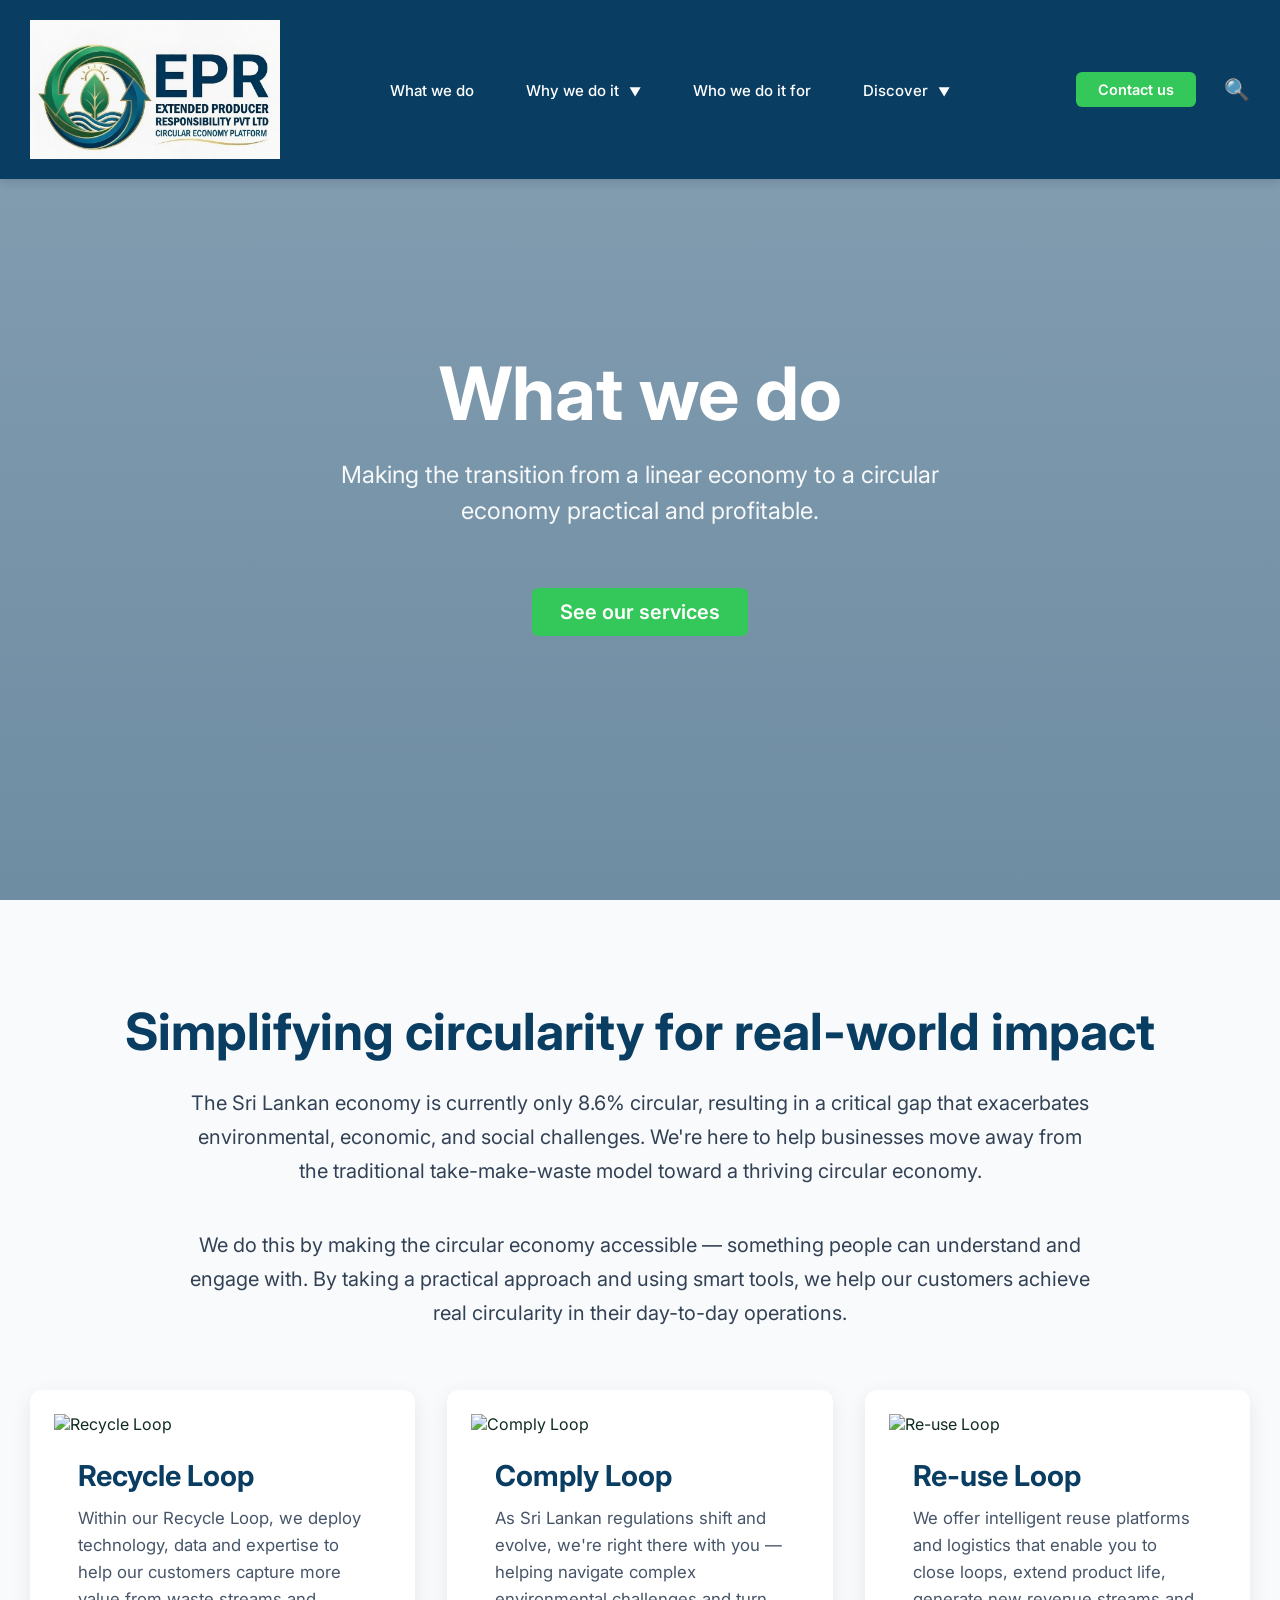
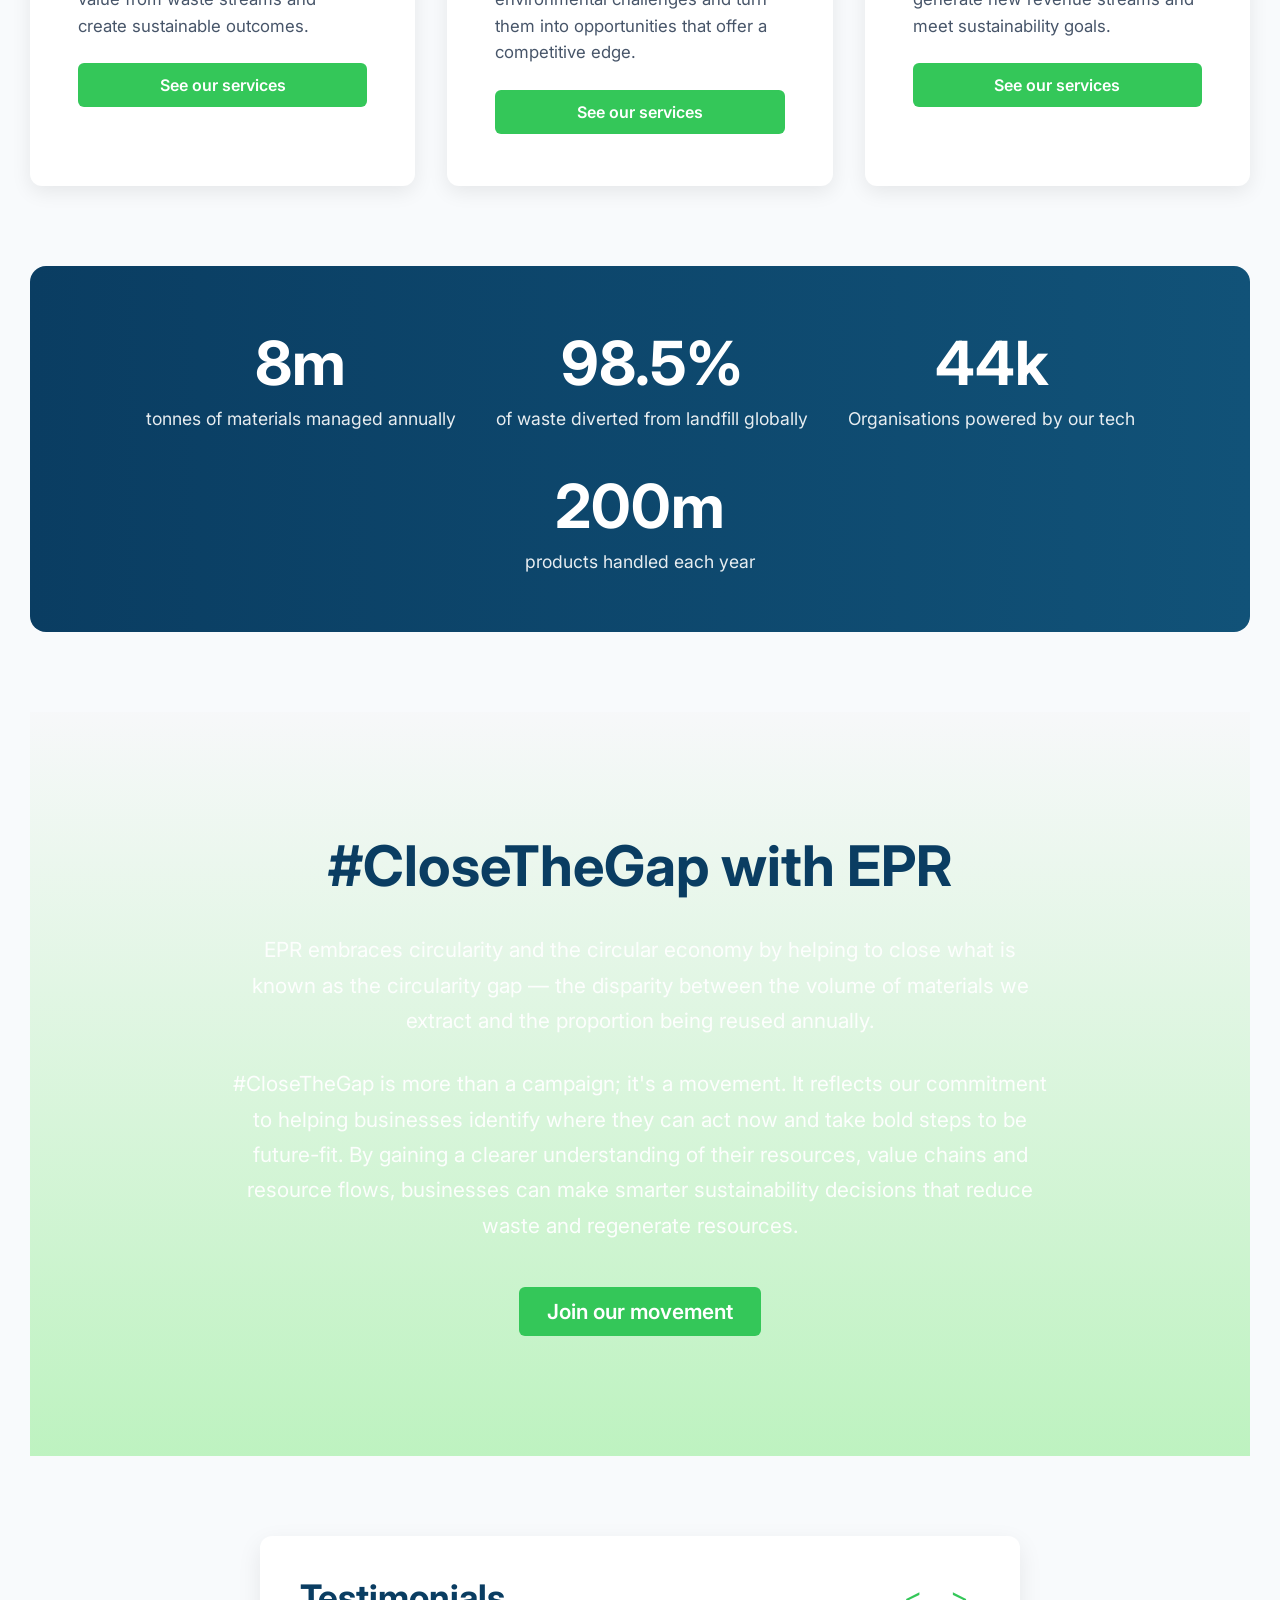
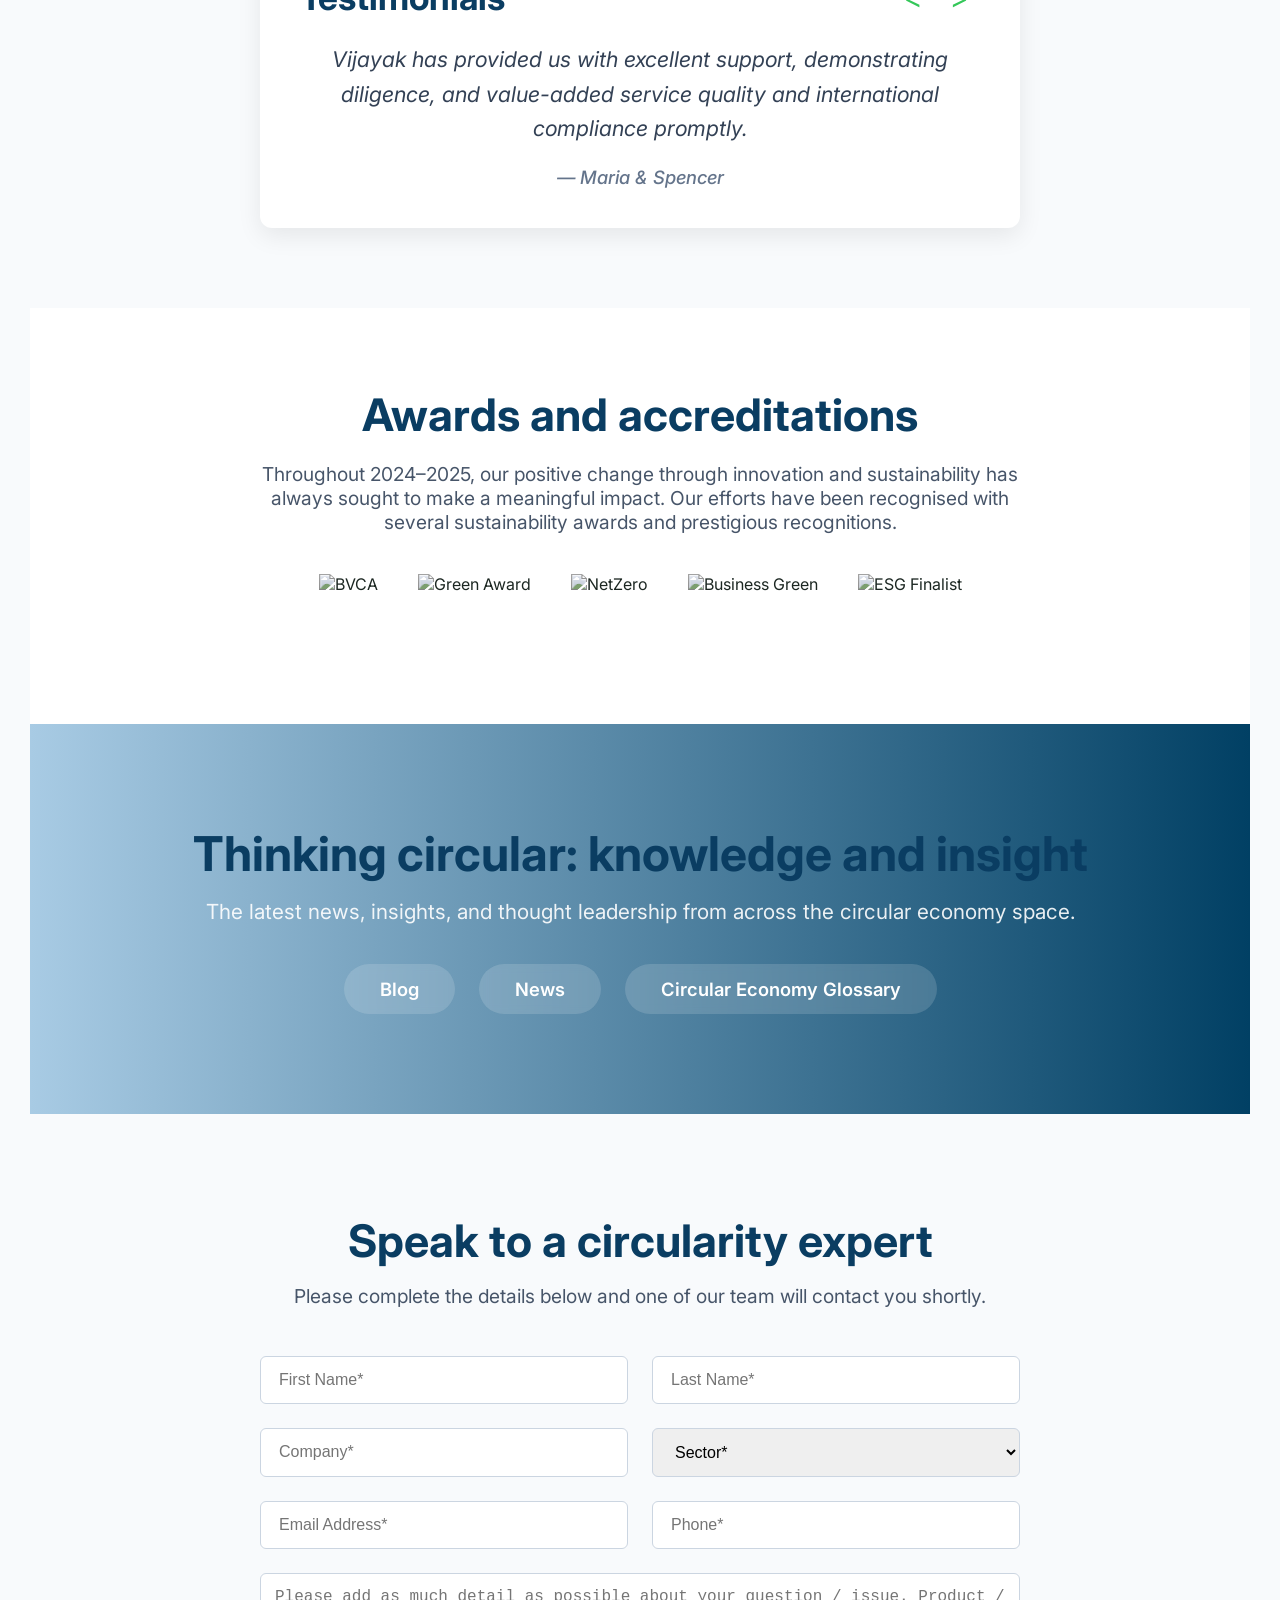
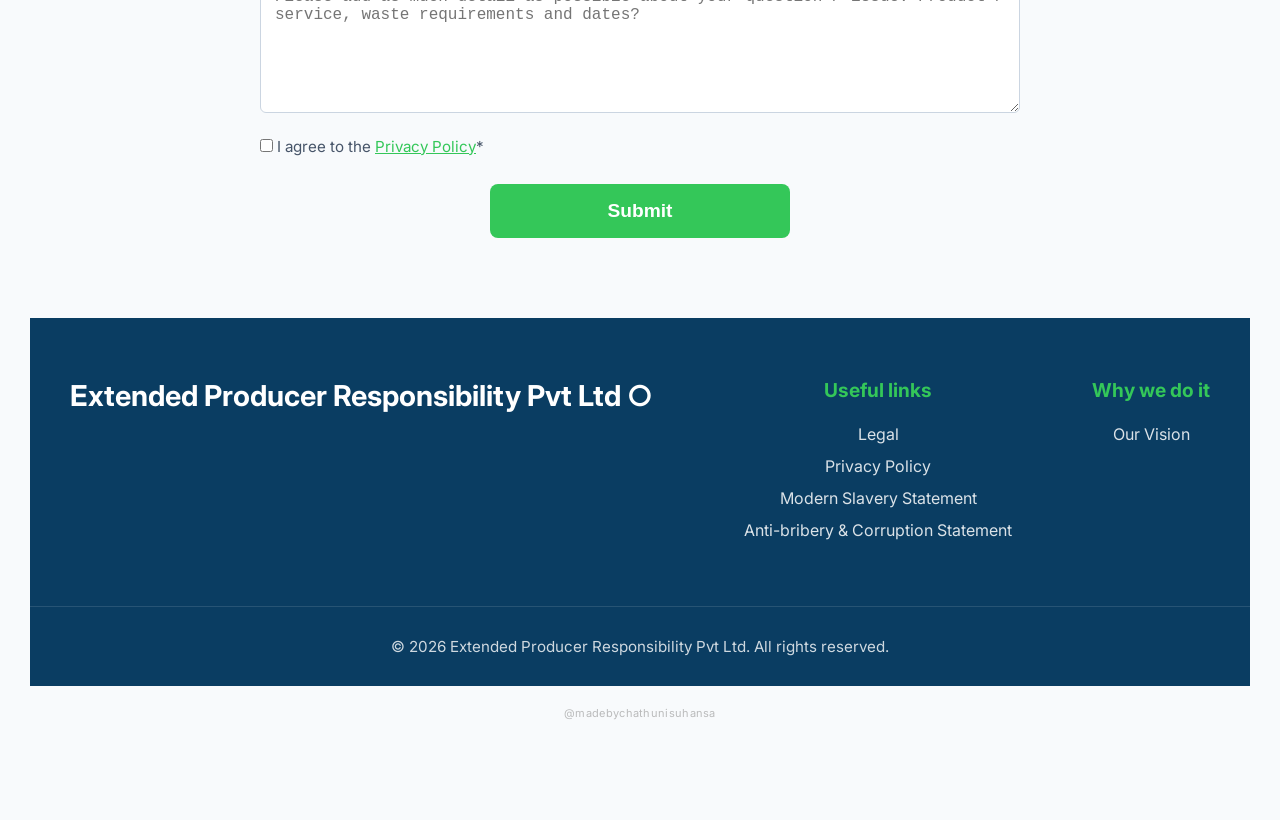
==== what-we-do.html @ 22810842 "initial commit" ====
<!DOCTYPE html>
<html lang="en">
<head>
  <meta charset="UTF-8" />
  <meta name="viewport" content="width=device-width, initial-scale=1.0"/>
  <title>Extended Producer Responsibility Pvt Ltd</title>
  <link rel="stylesheet" href="css/style.css">
  <link href="https://fonts.googleapis.com/css2?family=Inter:wght@400;500;600;700&display=swap" rel="stylesheet">
</head>
<body>

  <!-- Top Navigation -->
  <header class="top-nav">
    <div class="container">
      <div class="logo">
                <div>
  <img src="images/logo.jpg" 
       alt="EPR - Extended Producer Responsibility Pvt Ltd" 
       class="logo-img"
       style="width: 250px; height: auto;">
</div>
      
      </div>

      <nav>
        <ul>
          <li><a href="what-we-do.html">What we do</a></li>
         <li class="dropdown">
  <a href="why-we-do-it.html" class="dropbtn">
    Why we do it <span class="arrow">▼</span>
  </a>
  <div class="dropdown-content">
    <a href="#esg">ESG</a>                     <!-- or to section/page -->
    <a href="#our-vision">Our vision</a>
    <a href="#enabling-circular">Enabling the circular economy</a>
    <a href="#awards">Awards</a>
  </div>
</li>
          
          
          <li><a href="who-we-do-it-for.html">Who we do it for</a></li>
          
          
          <li class="dropdown">
  <a href="discover.html" class="dropbtn">
    Discover <span class="arrow">▼</span>
  </a>
  <div class="dropdown-content">
    <a href="#">Our technology</a>
    <a href="#">Locations</a>
    <a href="#">Careers</a>
    <a href="#">Case Studies</a>
    <a href="#">News</a>
    <a href="#">Blog</a>
    <a href="#">Resources</a>
  </div>
</li>
        </ul>
      </nav>

      <div class="right-menu">
        
        <a href="contact.html" class="contact-btn">Contact us</a>
        <a href="#" class="search">🔍</a>
      </div>
    </div>
  </header>

  <!-- Hero Section -->
  <section class="hero">
    <div class="hero-content">
      <h1>What we do</h1>
      <p class="subtitle">
        Making the transition from a linear economy to a circular<br>
        economy practical and profitable.
      </p>
      <a href="services.html" class="cta-button">See our services</a>
    </div>
  </section>

  <!-- New Section: Simplifying circularity -->
  <section class="simplifying-section">
    <div class="container">
      <h2>Simplifying circularity for real-world impact</h2>
      <p class="intro-text">
   The Sri Lankan economy is currently only 8.6% circular, resulting in a critical gap that exacerbates environmental, economic, and social challenges. We're here to help businesses move away from the traditional take-make-waste model toward a thriving circular economy.
      </p>
      <p class="intro-text">
        We do this by making the circular economy accessible — something people can understand and engage with. By taking a practical approach and using smart tools, we help our customers achieve real circularity in their day-to-day operations.
      </p>

      <div class="loops-grid">
        <div class="loop-card">
          <img src="https://c8.alamy.com/comp/2HJ938B/garbage-collection-service-caucasian-men-in-a-uniform-and-container-with-garbage-recycling-conceptisolated-on-white-backgroundflat-vector-illustra-2HJ938B.jpg" alt="Recycle Loop">
          <h3>Recycle Loop</h3>
          <p>Within our Recycle Loop, we deploy technology, data and expertise to help our customers capture more value from waste streams and create sustainable outcomes.</p>
          <a href="services.html" class="loop-btn">See our services</a>
        </div>

        <div class="loop-card">
          <img src="https://www.ey.com/adobe/dynamicmedia/deliver/dm-aid--4a65aea5-b451-4d3e-9996-574128d40ec1/ey-young-woman-drawing-recycling-symbol-on-glass.jpg?quality=85&preferwebp=true" alt="Comply Loop">
          <h3>Comply Loop</h3><p>As Sri Lankan
          regulations shift and evolve, we're right there with you — helping navigate complex environmental challenges and turn them into opportunities that offer a competitive edge.</p>
          <a href="services.html" class="loop-btn">See our services</a>
        </div>

        <div class="loop-card">
          <img src="https://public-images.interaction-design.org/literature/articles/materials/39Izt47Aw5Xd47yyRr17y5iupUghW9Dg4qxPVCvg.png" alt="Re-use Loop">
          <h3>Re-use Loop</h3>
          <p>We offer intelligent reuse platforms and logistics that enable you to close loops, extend product life, generate new revenue streams and meet sustainability goals.</p>
          <a href="services.html" class="loop-btn">See our services</a>
        </div>
      </div>

      <!-- Stats Bar -->
      <div class="stats-bar">
        <div class="stat">
          <div class="number">8m</div>
          <p>tonnes of materials managed annually</p>
        </div>
        <div class="stat">
          <div class="number">98.5%</div>
          <p>of waste diverted from landfill globally</p>
        </div>
        <div class="stat">
          <div class="number">44k</div>
          <p>Organisations powered by our tech</p>
        </div>
        <div class="stat">
          <div class="number">200m</div>
          <p>products handled each year</p>
        </div>
      </div>

      <!-- Campaign / Movement Section -->
      <div class="movement-section">
        <div class="movement-content">
          <h2>#CloseTheGap with EPR</h2>
          <p>
            EPR embraces circularity and the circular economy by helping to close what is known as the circularity gap — the disparity between the volume of materials we extract and the proportion being reused annually.
          </p>
          <p>
            #CloseTheGap is more than a campaign; it's a movement. It reflects our commitment to helping businesses identify where they can act now and take bold steps to be future-fit. By gaining a clearer understanding of their resources, value chains and resource flows, businesses can make smarter sustainability decisions that reduce waste and regenerate resources.
          </p>
          <a href="contact.html" class="movement-btn">Join our movement</a>
        </div>
      </div>
            <!-- Testimonials -->
      <section class="testimonials-section">
        <div class="testimonial-card">
          <div class="testimonial-header">
            <h3>Testimonials</h3>
            <div class="arrows">
              <span class="arrow left">&lt;</span>
              <span class="arrow right">&gt;</span>
            </div>
          </div>
          <blockquote>
            <p>Vijayak has provided us with excellent support, demonstrating diligence, and value-added service quality and international compliance promptly.</p>
          </blockquote>
          <cite>— Maria &amp; Spencer</cite>
        </div>
      </section>

      <!-- Awards and Accreditations -->
      <section class="awards-section">
        <h2>Awards and accreditations</h2>
        <p class="awards-text">
          Throughout 2024–2025, our positive change through innovation and sustainability has always sought to make a meaningful impact. Our efforts have been recognised with several sustainability awards and prestigious recognitions.
        </p>
        <div class="awards-logos">
          <img src="https://via.placeholder.com/120x80?text=BVCA" alt="BVCA">
          <img src="https://via.placeholder.com/120x80?text=Green+Award" alt="Green Award">
          <img src="https://via.placeholder.com/120x80?text=NetZero" alt="NetZero">
          <img src="https://via.placeholder.com/120x80?text=Business+Green" alt="Business Green">
          <img src="https://via.placeholder.com/120x80?text=ESG+Finalist" alt="ESG Finalist">
        </div>
      </section>

      <!-- Thinking Circular: Knowledge and Insight -->
      <section class="knowledge-section">
        <div class="knowledge-content">
          <h2>Thinking circular: knowledge and insight</h2>
          <p>The latest news, insights, and thought leadership from across the circular economy space.</p>
          <div class="knowledge-buttons">
            <a href="#" class="knowledge-btn">Blog</a>
            <a href="#" class="knowledge-btn">News</a>
            <a href="#" class="knowledge-btn">Circular Economy Glossary</a>
          </div>
        </div>
      </section>

      <!-- Speak to a Circularity Expert (Contact Form) -->
      <section class="contact-expert-section">
        <h2>Speak to a circularity expert</h2>
        <p>Please complete the details below and one of our team will contact you shortly.</p>

        <form class="expert-form">
          <div class="form-row">
            <input type="text" placeholder="First Name*" required>
            <input type="text" placeholder="Last Name*" required>
          </div>
          <div class="form-row">
            <input type="text" placeholder="Company*" required>
            <select required>
              <option value="">Sector*</option>
              <option>Manufacturing</option>
              <option>Retail</option>
              <option>Packaging</option>
              <option>Other</option>
            </select>
          </div>
          <div class="form-row">
            <input type="email" placeholder="Email Address*" required>
            <input type="tel" placeholder="Phone*" required>
          </div>
          <textarea placeholder="Please add as much detail as possible about your question / issue. Product / service, waste requirements and dates?"></textarea>
          <label class="privacy-check">
            <input type="checkbox" required> I agree to the <a href="#">Privacy Policy</a>*
          </label>
          <button type="submit" class="submit-btn">Submit</button>
        </form>
      </section>
      <!-- Footer -->
      <footer class="main-footer">
        <div class="footer-content">
          <div class="footer-logo">
            Extended Producer Responsibility Pvt Ltd ○
          </div>
          <div class="footer-links">
            <div class="link-group">
              <h4>Useful links</h4>
              <ul>
                <li><a href="#">Legal</a></li>
                <li><a href="#">Privacy Policy</a></li>
                <li><a href="#">Modern Slavery Statement</a></li>
                <li><a href="#">Anti-bribery & Corruption Statement</a></li>
              </ul>
            </div>
            <div class="link-group">
              <h4>Why we do it</h4>
              <ul>
                <li><a href="#">Our Vision</a></li>
              </ul>
            </div>
          </div>
        </div>
        <div class="copyright">
          © 2026 Extended Producer Responsibility Pvt Ltd. All rights reserved.
        </div>
      </footer>
      <div class="made-by">
    @madebychathunisuhansa
  </div>
    </div>

  </section>

</body>
</html>
---- css/style.css ----
* {
  margin: 0;
  padding: 0;
  box-sizing: border-box;
}

body {
  font-family: 'Inter', sans-serif;
  color: #0f2b1f;
  background-color: #f8fafc;
}

.container {
  max-width: 1400px;
  margin: 0 auto;
  padding: 0 30px;
}

/* ── Top Navigation ─────────────────────────────────────────────── */
.top-nav {
  background-color: #0a3d62;
  color: white;
  padding: 20px 0;
  position: fixed;
  width: 100%;
  top: 0;
  z-index: 1000;
  box-shadow: 0 2px 10px rgba(0,0,0,0.15);
}

.top-nav .container {
  display: flex;
  justify-content: space-between;
  align-items: center;
  flex-wrap: wrap;
  gap: 30px;
}

.logo {
  font-size: 35px;
  font-weight: 900;
  line-height: 1.15;
  letter-spacing: -0.3px;
  display: flex;
  flex-direction: column;
  gap: 2px;
}

.logo .green {
  color: #34c759;
}

.logo .circle {
  font-size: 0.9em;
  color: #34c759;
  margin-left: 3px;
}

.logo-subtitle {
  font-size: 18px;
  font-weight: 500;
  color: rgba(255,255,255,0.85);
  letter-spacing: 0.6px;
  text-transform: uppercase;
  white-space: nowrap;
}

nav ul {
  list-style: none;
  display: flex;
  gap: 36px;
  flex-wrap: wrap;
}

nav a {
  color: white;
  text-decoration: none;
  font-weight: 500;
  font-size: 15px;
  transition: color 0.2s;
}

nav a:hover {
  color: #34c759;
}

.right-menu {
  display: flex;
  align-items: center;
  gap: 28px;
  flex-wrap: wrap;
}

.insights, .careers {
  color: white;
  text-decoration: none;
  font-weight: 500;
  font-size: 14.5px;
}

.contact-btn {
  background-color: #34c759;
  color: white;
  padding: 9px 22px;
  border-radius: 6px;
  text-decoration: none;
  font-weight: 600;
  font-size: 14.5px;
}

.search {
  font-size: 21px;
  color: white;
  text-decoration: none;
}

/* ── Hero ───────────────────────────────────────────────────────── */
.hero {
  height: 100vh;
  min-height: 680px;
  background: linear-gradient(rgba(10, 61, 98, 0.48), rgba(10, 61, 98, 0.58)),
              url('https://images.unsplash.com/photo-1581091226825-a6a2a5aee158?auto=format&fit=crop&q=80&w=2940') center/cover no-repeat;
  display: flex;
  align-items: center;
  justify-content: center;
  text-align: center;
  color: white;
  padding-top: 90px;
}

.hero-content {
  max-width: 880px;
  padding: 0 20px;
}

.hero h1 {
  font-size: 4.6rem;
  font-weight: 700;
  margin-bottom: 24px;
  line-height: 1.08;
}

.subtitle {
  font-size: 1.48rem;
  line-height: 1.5;
  margin-bottom: 44px;
  opacity: 0.94;
}

.cta-button {
  display: inline-block;
  background-color: #34c759;
  color: white;
  font-size: 1.25rem;
  font-weight: 600;
  padding: 16px 44px;
  border-radius: 8px;
  text-decoration: none;
  transition: all 0.25s;
}

.cta-button:hover {
  background-color: #2ea043;
  transform: translateY(-3px);
  box-shadow: 0 10px 30px rgba(52, 199, 89, 0.28);
}

/* ── Responsive ─────────────────────────────────────────────────── */
@media (max-width: 1024px) {
  .hero h1 { font-size: 4rem; }
  .subtitle { font-size: 1.35rem; }
}

@media (max-width: 850px) {
  .top-nav .container {
    flex-direction: column;
    gap: 18px;
    padding: 14px 20px;
  }
  nav ul {
    gap: 24px;
    justify-content: center;
  }
  .right-menu {
    justify-content: center;
  }
  .hero h1 { font-size: 3.4rem; }
  .subtitle { font-size: 1.25rem; }
}

@media (max-width: 600px) {
  .hero h1 { font-size: 2.8rem; }
  .subtitle { font-size: 1.1rem; line-height: 1.45; }
  .cta-button { padding: 14px 36px; font-size: 1.1rem; }
}
/* ── Simplifying Section ────────────────────────────────────────── */
.simplifying-section {
  padding: 100px 0 80px;
  background: #f8fafc;
  text-align: center;
}

.simplifying-section h2 {
  font-size: 3.2rem;
  margin-bottom: 24px;
  color: #0a3d62;
}

.intro-text {
  font-size: 1.25rem;
  line-height: 1.7;
  max-width: 900px;
  margin: 0 auto 40px;
  color: #334155;
}

.loops-grid {
  display: grid;
  grid-template-columns: repeat(auto-fit, minmax(340px, 1fr));
  gap: 32px;
  margin: 60px 0;
}

.loop-card {
  background: white;
  border-radius: 12px;
  overflow: hidden;
  box-shadow: 0 6px 20px rgba(0,0,0,0.08);
  transition: transform 0.25s, box-shadow 0.25s;
  text-align: left;
}

.loop-card:hover {
  transform: translateY(-8px);
  box-shadow: 0 12px 32px rgba(0,0,0,0.12);
}

.loop-card img {
  width: 100%;
  height: 220px;
  object-fit: cover;
}

.loop-card h3 {
  font-size: 1.8rem;
  margin: 24px 24px 12px;
  color: #0a3d62;
}

.loop-card p {
  padding: 0 24px 24px;
  font-size: 1.05rem;
  line-height: 1.6;
  color: #475569;
}

.loop-btn {
  display: block;
  margin: 0 24px 28px;
  background: #34c759;
  color: white;
  text-align: center;
  padding: 12px;
  border-radius: 6px;
  text-decoration: none;
  font-weight: 600;
  transition: background 0.2s;
}

.loop-btn:hover {
  background: #2ea043;
}

/* Stats Bar */
.stats-bar {
  display: flex;
  flex-wrap: wrap;
  justify-content: center;
  gap: 40px;
  background: linear-gradient(90deg, #0a3d62, #115278);
  color: white;
  padding: 60px 20px;
  border-radius: 16px;
  margin: 80px 0;
}

.stat {
  text-align: center;
  min-width: 180px;
}

.stat .number {
  font-size: 3.8rem;
  font-weight: 700;
  margin-bottom: 8px;
}

.stat p {
  font-size: 1.1rem;
  opacity: 0.9;
}

/* Movement Section */
.movement-section {
  padding: 120px 0;
  background: linear-gradient(rgba(246, 247, 248, 0.65), rgba(170, 240, 172, 0.75)),
              url('https://thumbs.dreamstime.com/b/sustainable-future-eco-friendly-practices-circular-economy-hand-gently-holds-transparent-globe-featuring-infinity-symbol-390825476.jpg') center/cover no-repeat;
  color: white;
  text-align: center;
}

.movement-content {
  max-width: 860px;
  margin: 0 auto;
  padding: 0 20px;
}

.movement-section h2 {
  font-size: 3.5rem;
  margin-bottom: 32px;
}

.movement-section p {
  font-size: 1.3rem;
  line-height: 1.7;
  margin-bottom: 28px;
  opacity: 0.95;
}

.movement-btn {
  display: inline-block;
  background: #34c759;
  color: white;
  font-size: 1.3rem;
  font-weight: 600;
  padding: 18px 52px;
  border-radius: 8px;
  text-decoration: none;
  margin-top: 20px;
  transition: all 0.25s;
}

.movement-btn:hover {
  background: #2ea043;
  transform: translateY(-4px);
}

/* Responsive adjustments */
@media (max-width: 850px) {
  .simplifying-section h2 { font-size: 2.6rem; }
  .loops-grid { gap: 24px; }
  .stats-bar { gap: 30px; padding: 50px 15px; }
  .stat .number { font-size: 3rem; }
  .movement-section h2 { font-size: 2.8rem; }
}
/* ── Testimonials ───────────────────────────────────────────────── */
.testimonials-section {
  padding: 80px 0;
  background: #f8fafc;
  text-align: center;
}

.testimonial-card {
  max-width: 760px;
  margin: 0 auto;
  background: white;
  border-radius: 12px;
  padding: 40px;
  box-shadow: 0 8px 24px rgba(0,0,0,0.08);
}

.testimonial-header {
  display: flex;
  justify-content: space-between;
  align-items: center;
  margin-bottom: 24px;
}

.testimonial-header h3 {
  font-size: 2.2rem;
  color: #0a3d62;
}

.arrows .arrow {
  font-size: 1.8rem;
  color: #34c759;
  cursor: pointer;
  margin: 0 12px;
}

blockquote p {
  font-size: 1.35rem;
  line-height: 1.6;
  font-style: italic;
  color: #334155;
  margin-bottom: 20px;
}

cite {
  font-size: 1.15rem;
  color: #64748b;
  font-weight: 500;
}

/* ── Awards ─────────────────────────────────────────────────────── */
.awards-section {
  padding: 80px 0;
  text-align: center;
  background: white;
}

.awards-section h2 {
  font-size: 2.8rem;
  margin-bottom: 20px;
  color: #0a3d62;
}

.awards-text {
  font-size: 1.2rem;
  max-width: 800px;
  margin: 0 auto 40px;
  color: #475569;
}

.awards-logos {
  display: flex;
  flex-wrap: wrap;
  justify-content: center;
  gap: 40px;
}

.awards-logos img {
  height: 70px;
  width: auto;
  filter: grayscale(60%);
  transition: filter 0.3s;
}

.awards-logos img:hover {
  filter: grayscale(0%);
}

/* ── Knowledge / Insights ───────────────────────────────────────── */
.knowledge-section {
  padding: 100px 0;
  background: linear-gradient(90deg, #a8cbe4, #014064);
  color: white;
  text-align: center;
}

.knowledge-content {
  max-width: 900px;
  margin: 0 auto;
}

.knowledge-section h2 {
  font-size: 3rem;
  margin-bottom: 16px;
}

.knowledge-section p {
  font-size: 1.3rem;
  margin-bottom: 40px;
  opacity: 0.9;
}

.knowledge-buttons {
  display: flex;
  justify-content: center;
  gap: 24px;
  flex-wrap: wrap;
}

.knowledge-btn {
  background: rgba(255,255,255,0.15);
  color: white;
  padding: 14px 36px;
  border-radius: 50px;
  text-decoration: none;
  font-weight: 600;
  font-size: 1.15rem;
  backdrop-filter: blur(4px);
  transition: all 0.25s;
}

.knowledge-btn:hover {
  background: rgba(255,255,255,0.25);
  transform: translateY(-3px);
}

/* ── Contact Expert Form ────────────────────────────────────────── */
.contact-expert-section {
  padding: 100px 0 80px;
  background: #f8fafc;
  text-align: center;
}

.contact-expert-section h2 {
  font-size: 2.8rem;
  margin-bottom: 16px;
  color: #0a3d62;
}

.contact-expert-section p {
  font-size: 1.2rem;
  margin-bottom: 48px;
  color: #475569;
}

.expert-form {
  max-width: 760px;
  margin: 0 auto;
  text-align: left;
}

.form-row {
  display: flex;
  gap: 24px;
  margin-bottom: 24px;
}

.form-row input,
.form-row select {
  flex: 1;
  padding: 14px 18px;
  border: 1px solid #cbd5e1;
  border-radius: 6px;
  font-size: 1rem;
}

textarea {
  width: 100%;
  min-height: 140px;
  padding: 14px 18px;
  border: 1px solid #cbd5e1;
  border-radius: 6px;
  font-size: 1rem;
  margin-bottom: 20px;
}

.privacy-check {
  display: block;
  margin-bottom: 28px;
  font-size: 0.95rem;
  color: #475569;
}

.privacy-check a {
  color: #34c759;
  text-decoration: underline;
}

.submit-btn {
  background: #34c759;
  color: white;
  border: none;
  padding: 16px 60px;
  border-radius: 8px;
  font-size: 1.2rem;
  font-weight: 600;
  cursor: pointer;
  transition: all 0.25s;
}

.submit-btn:hover {
  background: #2ea043;
  transform: translateY(-3px);
}
/* ── Footer ─────────────────────────────────────────────────────── */
.main-footer {
  background: #0a3d62;
  color: white;
  padding: 60px 0 30px;
  text-align: center;
}

.footer-content {
  display: flex;
  justify-content: space-between;
  flex-wrap: wrap;
  gap: 40px;
  max-width: 1200px;
  margin: 0 auto;
  padding: 0 30px;
}

.footer-logo {
  font-size: 1.8rem;
  font-weight: 700;
}

.footer-links {
  display: flex;
  gap: 80px;
  flex-wrap: wrap;
}

.link-group h4 {
  font-size: 1.2rem;
  margin-bottom: 16px;
  color: #34c759;
}

.link-group ul {
  list-style: none;
}

.link-group a {
  color: rgba(255,255,255,0.85);
  text-decoration: none;
  line-height: 2;
}

.link-group a:hover {
  color: #34c759;
}

.copyright {
  margin-top: 60px;
  padding-top: 30px;
  border-top: 1px solid rgba(255,255,255,0.15);
  font-size: 0.95rem;
  opacity: 0.8;
}
/* Made by credit - small, light ash gray, bottom center */
.made-by {
  text-align: center;
  font-size: 11px;               /* very small */
  color: #a0a0a0;                /* light ash gray */
  margin-top: 20px;
  padding-bottom: 20px;
  opacity: 0.7;
  letter-spacing: 0.3px;
}

.made-by:hover {
  color: #34c759;                /* subtle green hover to match brand */
  opacity: 1;
}

/* ── Who We Do It For Page ──────────────────────────────────────── */
.who-hero {
  padding: 140px 0 100px;
  background: linear-gradient(135deg, #a3cdeb 0%, #009df8 100%);
  color: white;
  text-align: center;
}

.who-hero h1 {
  font-size: 4.2rem;
  line-height: 1.15;
  margin-bottom: 24px;
}

.who-hero .hero-subtitle {
  font-size: 1.45rem;
  max-width: 800px;
  margin: 0 auto;
  opacity: 0.92;
  line-height: 1.5;
}

.partnering-section {
  padding: 100px 0;
  background: #f8fafc;
  text-align: center;
}

.partnering-section h2 {
  font-size: 3rem;
  margin-bottom: 32px;
  color: #0a3d62;
}

.partnering-section .intro {
  font-size: 1.25rem;
  line-height: 1.7;
  max-width: 900px;
  margin: 0 auto 48px;
  color: #334155;
}

.sectors-list {
  list-style: none;
  columns: 3;
  column-gap: 60px;
  max-width: 1000px;
  margin: 0 auto 48px;
  text-align: left;
}

.sectors-list li {
  font-size: 1.15rem;
  line-height: 2.4;
  color: #475569;
}

.explore-work {
  padding: 100px 0;
  background: #0a3d62;
  color: white;
  text-align: center;
}

.explore-work h2 {
  font-size: 2.8rem;
  margin-bottom: 16px;
}

.explore-work > p {
  font-size: 1.3rem;
  margin-bottom: 60px;
  opacity: 0.9;
}

.cases-grid {
  display: grid;
  grid-template-columns: repeat(auto-fit, minmax(320px, 1fr));
  gap: 32px;
}

.case-card {
  background: white;
  border-radius: 12px;
  padding: 32px 24px;
  color: #0f2b1f;
  box-shadow: 0 6px 20px rgba(0,0,0,0.12);
  transition: transform 0.25s;
}

.case-card:hover {
  transform: translateY(-8px);
}

.case-logo {
  height: 80px;
  display: flex;
  align-items: center;
  justify-content: center;
  margin-bottom: 24px;
}

.case-logo img {
  max-height: 60px;
  max-width: 100%;
}

.case-card p {
  font-size: 1.15rem;
  margin-bottom: 20px;
  min-height: 70px;
}

.read-more {
  color: #34c759;
  font-weight: 600;
  text-decoration: none;
  font-size: 1.05rem;
}

.read-more:hover {
  text-decoration: underline;
}

/* Responsive */
@media (max-width: 850px) {
  .who-hero h1 { font-size: 3.2rem; }
  .sectors-list { columns: 2; }
}
/* Trusted by brands */
.trusted-brands {
  padding: 80px 0;
  text-align: center;
  background: #f8fafc;
}

.trusted-brands h2 {
  font-size: 2.6rem;
  margin-bottom: 40px;
  color: #0a3d62;
}

.brands-carousel {
  display: flex;
  flex-wrap: wrap;
  justify-content: center;
  gap: 50px 80px;
  max-width: 1100px;
  margin: 0 auto;
}

.brands-carousel img {
  height: 50px;
  width: auto;
  filter: grayscale(70%);
  transition: filter 0.3s, transform 0.3s;
}

.brands-carousel img:hover {
  filter: grayscale(0%);
  transform: scale(1.1);
}

/* Scalable sustainability */
.scalable-sustainability {
  padding: 100px 0;
  background: white;
  text-align: center;
}

.scalable-sustainability h2 {
  font-size: 3rem;
  margin-bottom: 24px;
  color: #0a3d62;
}

.scalable-sustainability p {
  font-size: 1.25rem;
  max-width: 820px;
  margin: 0 auto 48px;
  line-height: 1.6;
  color: #475569;
}

.scalable-sustainability a {
  color: #34c759;
  text-decoration: underline;
}

.scalable-image img {
  width: 100%;
  max-width: 900px;
  border-radius: 12px;
  box-shadow: 0 10px 30px rgba(0,0,0,0.1);
}

/* Updated knowledge section */
.knowledge-section.updated {
  background: linear-gradient(90deg, #0a3d62, #1a5a8a);
  padding: 100px 0;
}

.insight-buttons {
  display: flex;
  justify-content: center;
  gap: 30px;
  flex-wrap: wrap;
  margin-top: 40px;
}

.insight-btn {
  background: rgba(255,255,255,0.12);
  color: white;
  padding: 14px 38px;
  border-radius: 50px;
  text-decoration: none;
  font-weight: 600;
  font-size: 1.15rem;
  transition: all 0.25s;
}

.insight-btn:hover {
  background: rgba(255,255,255,0.25);
  transform: translateY(-3px);
}

/* Get in touch form */
.get-in-touch {
  padding: 100px 0 80px;
  background: #f8fafc;
  text-align: center;
}

.get-in-touch h2 {
  font-size: 2.8rem;
  margin-bottom: 16px;
  color: #0a3d62;
}

.get-in-touch p {
  font-size: 1.2rem;
  margin-bottom: 48px;
  color: #475569;
}

.touch-form {
  max-width: 720px;
  margin: 0 auto;
}

.form-row {
  display: flex;
  gap: 24px;
  margin-bottom: 24px;
}

.form-row input,
.form-row select {
  flex: 1;
  padding: 14px 18px;
  border: 1px solid #cbd5e1;
  border-radius: 6px;
  font-size: 1rem;
}

.touch-form textarea {
  width: 100%;
  min-height: 130px;
  padding: 14px 18px;
  border: 1px solid #cbd5e1;
  border-radius: 6px;
  margin-bottom: 20px;
  font-size: 1rem;
}

.submit-btn {
  background: #34c759;
  color: white;
  border: none;
  padding: 16px 70px;
  border-radius: 8px;
  font-size: 1.2rem;
  font-weight: 600;
  cursor: pointer;
  transition: all 0.25s;
}

.submit-btn:hover {
  background: #2ea043;
  transform: translateY(-3px);
}

/* Responsive */
@media (max-width: 768px) {
  .brands-carousel { gap: 40px 50px; }
  .form-row { flex-direction: column; gap: 16px; }
}

.dropdown {
  position: relative;
  display: inline-block;
}

.dropbtn {
  color: white;
  text-decoration: none;
  font-weight: 500;
  padding: 14px 16px;
  font-size: 15px;
  background: none;
  border: none;
  cursor: pointer;
}

.dropbtn:hover {
  color: #34c759;
}

.dropdown .arrow {
  font-size: 0.8em;
  margin-left: 6px;
}

.dropdown-content {
  display: none;
  position: absolute;
  background-color: #0a3d62;
  min-width: 220px;
  box-shadow: 0 8px 16px rgba(0,0,0,0.2);
  z-index: 1;
  border-radius: 6px;
  top: 100%;
  left: 0;
}

.dropdown-content a {
  color: white;
  padding: 14px 20px;
  text-decoration: none;
  display: block;
}

.dropdown-content a:hover {
  background-color: #115278;
  color: #34c759;
}

.dropdown:hover .dropdown-content {
  display: block;
}
/* Mobile adjustment - show dropdown on click if needed */
@media (max-width: 850px) {
  .dropdown-content {
    position: static;
    box-shadow: none;
    background: #115278;
  }
  .dropdown:hover .dropdown-content {
    display: none; /* optional - or keep open */
  }
}

/* Discover Page Styles */
.discover-hero {
  padding: 140px 0 100px;
  background: linear-gradient(135deg, #0a5c3e 0%, #115278 100%); /* green-teal gradient like screenshot */
  color: white;
  text-align: center;
}

.breadcrumb {
  font-size: 0.95rem;
  opacity: 0.8;
  margin-bottom: 16px;
  text-transform: uppercase;
  letter-spacing: 1px;
}

.discover-hero h1 {
  font-size: 4.5rem;
  margin-bottom: 24px;
  line-height: 1.1;
}

.hero-subtitle {
  font-size: 1.4rem;
  max-width: 780px;
  margin: 0 auto 60px;
  line-height: 1.5;
  opacity: 0.95;
}

.discover-grid {
  display: grid;
  grid-template-columns: repeat(auto-fit, minmax(280px, 1fr));
  gap: 24px;
  max-width: 1100px;
  margin: 0 auto;
}

.discover-card {
  background: rgba(255,255,255,0.12);
  backdrop-filter: blur(8px);
  border: 1px solid rgba(255,255,255,0.2);
  border-radius: 12px;
  padding: 40px 28px;
  text-align: left;
  transition: all 0.3s;
  position: relative;
}

.discover-card:hover {
  transform: translateY(-8px);
  background: rgba(255,255,255,0.18);
}

.discover-card h3 {
  font-size: 1.8rem;
  margin-bottom: 20px;
}

.card-arrow {
  position: absolute;
  bottom: 28px;
  right: 28px;
  font-size: 2.2rem;
  color: #34c759;
  text-decoration: none;
  font-weight: bold;
}

/* Footer adjustments for discover style */
.discover-footer {
  background: #0a3d62;
}

.footer-columns {
  display: flex;
  justify-content: space-between;
  flex-wrap: wrap;
  gap: 40px;
  margin-top: 40px;
}

.footer-column h4 {
  color: #34c759;
  margin-bottom: 16px;
}

.footer-column ul {
  list-style: none;
}

.footer-column a {
  color: rgba(255,255,255,0.85);
  line-height: 2.2;
  text-decoration: none;
}

.footer-column a:hover {
  color: white;
}

.footer-bottom {
  text-align: center;
  margin-top: 60px;
  padding-top: 30px;
  border-top: 1px solid rgba(255,255,255,0.15);
  font-size: 0.95rem;
  opacity: 0.8;
}

.social-icons a {
  color: white;
  margin: 0 10px;
  font-size: 1.4rem;
}

/* Why We Do It Page */
.why-hero {
  padding: 140px 0 100px;
  background: linear-gradient(90deg, #0cbf7d, #2aa4ea);
  color: white;
  text-align: center;
}

.why-hero h1 { font-size: 4.8rem; margin-bottom: 20px; }
.hero-subtitle { font-size: 1.5rem; max-width: 800px; margin: 0 auto; }

.redefining-section, .case-section, .how-section {
  padding: 100px 0;
  text-align: center;
}

.redefining-section h2, .case-section h2, .how-section h2 {
  font-size: 3rem;
  color: #0a3d62;
  margin-bottom: 32px;
}

.intro { font-size: 1.25rem; line-height: 1.7; max-width: 900px; margin: 0 auto 60px; color: #475569; }

.image-cards, .values-grid, .loops-grid {
  display: grid;
  grid-template-columns: repeat(auto-fit, minmax(320px, 1fr));
  gap: 32px;
  margin: 60px 0;
}

.card, .value-card, .loop-card, .focus-card {
  background: white;
  border-radius: 12px;
  overflow: hidden;
  box-shadow: 0 6px 20px rgba(0,0,0,0.08);
  padding: 24px;
  text-align: left;
}

.card img, .value-card img {
  width: 100%;
  height: 200px;
  object-fit: cover;
  border-radius: 8px;
}

.btn, .cta-button, .movement-btn, .submit-btn {
  background: #34c759;
  color: white;
  padding: 12px 28px;
  border-radius: 6px;
  text-decoration: none;
  font-weight: 600;
  display: inline-block;
  margin-top: 16px;
  transition: all 0.25s;
}

.btn:hover, .cta-button:hover { background: #2ea043; transform: translateY(-3px); }

.movement-banner {
  margin-top: 60px;
  position: relative;
  border-radius: 12px;
  overflow: hidden;
}

.movement-banner img {
  width: 100%;
  height: 400px;
  object-fit: cover;
}

.movement-text {
  position: absolute;
  top: 50%;
  left: 50%;
  transform: translate(-50%, -50%);
  color: white;
  text-align: center;
  max-width: 80%;
}

.focus-areas { display: grid; grid-template-columns: repeat(auto-fit, minmax(300px, 1fr)); gap: 24px; margin-bottom: 80px; }

.focus-card { background: #f0f9ff; padding: 32px; border-radius: 12px; }

.focus-card a { color: #34c759; font-size: 1.5rem; text-decoration: none; }

/* Contact form styles (already have some – adjust if needed) */
.contact-section { background: #f8fafc; }
.contact-form { max-width: 760px; margin: 0 auto; }
.form-row { display: flex; gap: 24px; margin-bottom: 24px; }
.form-row input, .form-row select { flex: 1; padding: 14px; border: 1px solid #cbd5e1; border-radius: 6px; }
textarea { width: 100%; min-height: 140px; padding: 14px; margin-bottom: 20px; border: 1px solid #cbd5e1; border-radius: 6px; }

/* Discover Buttons */
.discover-btn {
  display: block;
  background: rgba(255,255,255,0.12);
  backdrop-filter: blur(8px);
  border: 1px solid rgba(255,255,255,0.2);
  border-radius: 12px;
  padding: 40px 28px;
  text-align: left;
  color: inherit;
  text-decoration: none;
  transition: all 0.3s;
  position: relative;
}

.discover-btn:hover {
  transform: translateY(-8px);
  background: rgba(255,255,255,0.18);
  cursor: pointer;
}

.discover-btn h3 {
  font-size: 1.8rem;
  margin-bottom: 20px;
}

.discover-btn .card-arrow {
  position: absolute;
  bottom: 28px;
  right: 28px;
  font-size: 2.2rem;
  color: #34c759;
  font-weight: bold;
}

/* Our Technology Page */

.tech-hero {
  padding: 140px 0 100px;
  background: linear-gradient(135deg, #0a5c3e, #115278);
  color: white;
  text-align: center;
}

.breadcrumb {
  font-size: 0.95rem;
  opacity: 0.85;
  margin-bottom: 12px;
  letter-spacing: 0.5px;
}

.tech-hero h1 {
  font-size: 4.5rem;
  line-height: 1.1;
  margin-bottom: 24px;
}

.hero-subtitle {
  font-size: 1.45rem;
  max-width: 780px;
  margin: 0 auto;
  opacity: 0.95;
}

.tech-powered {
  padding: 100px 0;
  background: #f8fafc;
  text-align: center;
}

.tech-powered h2 {
  font-size: 3.2rem;
  color: #0a3d62;
  margin-bottom: 32px;
}

.lead-text {
  font-size: 1.3rem;
  line-height: 1.7;
  max-width: 900px;
  margin: 0 auto 40px;
  color: #334155;
}

.btn-primary {
  display: inline-block;
  background: #34c759;
  color: white;
  padding: 16px 48px;
  border-radius: 8px;
  text-decoration: none;
  font-weight: 600;
  font-size: 1.2rem;
  transition: all 0.25s;
}

.btn-primary:hover {
  background: #2ea043;
  transform: translateY(-3px);
}

.innovation-impact {
  padding: 100px 0;
  background: white;
  text-align: center;
}

.innovation-impact h2 {
  font-size: 2.8rem;
  color: #0a3d62;
  margin-bottom: 24px;
}

.impact-grid {
  display: grid;
  grid-template-columns: repeat(auto-fit, minmax(320px, 1fr));
  gap: 40px;
  margin-top: 60px;
}

.impact-item {
  background: #f0f9ff;
  border-radius: 12px;
  padding: 32px;
  box-shadow: 0 4px 12px rgba(0,0,0,0.05);
}

.impact-item img {
  width: 100%;
  height: 180px;
  object-fit: cover;
  border-radius: 8px;
  margin-bottom: 20px;
}

.impact-item h3 {
  font-size: 1.6rem;
  margin-bottom: 12px;
  color: #0a3d62;
}

.features-section {
  padding: 80px 0 120px;
  background: #f8fafc;
}

.feature-block {
  display: flex;
  align-items: center;
  gap: 60px;
  margin-bottom: 100px;
  flex-wrap: wrap;
}

.feature-block.reverse {
  flex-direction: row-reverse;
}

.feature-text {
  flex: 1;
  min-width: 300px;
}

.feature-text h2 {
  font-size: 2.6rem;
  color: #0a3d62;
  margin-bottom: 24px;
}

.feature-text p {
  font-size: 1.15rem;
  line-height: 1.7;
  color: #475569;
}

.feature-image img {
  width: 100%;
  max-width: 520px;
  border-radius: 12px;
  box-shadow: 0 10px 30px rgba(0,0,0,0.12);
}

.sustainable-block {
  text-align: center;
  max-width: 900px;
  margin: 80px auto 0;
}

.sustainable-block h2 {
  font-size: 2.8rem;
  margin-bottom: 24px;
}

.ambition-section {
  padding: 100px 0;
  background: white;
  text-align: center;
}

.ambition-section h2 {
  font-size: 3rem;
  margin-bottom: 32px;
  color: #0a3d62;
}

.ambition-form {
  max-width: 720px;
  margin: 0 auto 80px;
}

.form-row {
  display: flex;
  gap: 24px;
  margin-bottom: 24px;
  flex-wrap: wrap;
}

.form-row input,
.form-row select {
  flex: 1;
  min-width: 220px;
  padding: 14px 18px;
  border: 1px solid #cbd5e1;
  border-radius: 6px;
  font-size: 1rem;
}

.ambition-form textarea {
  width: 100%;
  min-height: 140px;
  padding: 14px 18px;
  border: 1px solid #cbd5e1;
  border-radius: 6px;
  margin-bottom: 20px;
}

.checkbox-label {
  display: block;
  margin-bottom: 28px;
  font-size: 0.95rem;
  color: #475569;
}

.checkbox-label a {
  color: #34c759;
}

.submit-btn {
  background: #34c759;
  color: white;
  border: none;
  padding: 16px 60px;
  border-radius: 8px;
  font-size: 1.2rem;
  font-weight: 600;
  cursor: pointer;
}

.submit-btn:hover {
  background: #2ea043;
}

.accreditations {
  margin-top: 80px;
}

.accreditations h3 {
  font-size: 1.8rem;
  margin-bottom: 32px;
  color: #0a3d62;
}

.logos-carousel {
  display: flex;
  flex-wrap: wrap;
  justify-content: center;
  gap: 40px 60px;
}

.logos-carousel img {
  height: 70px;
  width: auto;
  filter: grayscale(40%);
  transition: filter 0.3s;
}

.logos-carousel img:hover {
  filter: grayscale(0%);
}

/* Responsive */
@media (max-width: 1024px) {
  .feature-block, .feature-block.reverse {
    flex-direction: column;
    text-align: center;
  }
  .feature-image img {
    max-width: 100%;
  }
}


/* Contact Us Page */

.contact-hero {
  padding: 150px 0 150px;
  background: linear-gradient(135deg, #0a5c3e 0%, #115278 100%);
  color: white;
  text-align: center;
  position: relative;
  overflow: hidden;
}

.contact-hero::after {
  content: '';
  position: absolute;
  bottom: 0;
  left: 0;
  width: 100%;
  height: 120px;
  background: linear-gradient(to right, #0a5c3e, #115278);
  clip-path: ellipse(150% 100% at 50% 100%);
}

.breadcrumb {
  font-size: 0.95rem;
  opacity: 0.85;
  margin-bottom: 12px;
}

.contact-hero h1 {
  font-size: 4.2rem;
  margin-bottom: 20px;
}

.hero-subtitle {
  font-size: 1.4rem;
  max-width: 700px;
  margin: 0 auto;
  opacity: 0.95;
}

.contact-main {
  padding: 80px 0 120px;
  background: #f8fafc;
}

.contact-layout {
  display: flex;
  gap: 80px;
  flex-wrap: wrap;
}

.contact-info {
  flex: 1;
  min-width: 320px;
}

.contact-info h2 {
  font-size: 2.4rem;
  color: #0a3d62;
  margin-bottom: 24px;
}

.contact-info p {
  font-size: 1.15rem;
  line-height: 1.7;
  color: #475569;
  margin-bottom: 32px;
}

.contact-methods .method {
  margin-bottom: 28px;
}

.contact-methods strong {
  display: block;
  font-size: 1.15rem;
  color: #0a3d62;
  margin-bottom: 6px;
}

.contact-methods p {
  margin: 0;
  font-size: 1.1rem;
}

.contact-methods a {
  color: #34c759;
  text-decoration: none;
}

.contact-methods a:hover {
  text-decoration: underline;
}

.contact-form-wrapper {
  flex: 1.4;
  background: white;
  padding: 48px;
  border-radius: 12px;
  box-shadow: 0 8px 30px rgba(0,0,0,0.08);
}

.contact-form .form-row {
  display: flex;
  gap: 24px;
  margin-bottom: 24px;
  flex-wrap: wrap;
}

.form-group {
  flex: 1;
  min-width: 220px;
}

.form-group label {
  display: block;
  margin-bottom: 8px;
  font-weight: 500;
  color: #334155;
}

.form-group input,
.form-group select,
.form-group textarea {
  width: 100%;
  padding: 14px 16px;
  border: 1px solid #cbd5e1;
  border-radius: 6px;
  font-size: 1rem;
}

.form-group textarea {
  min-height: 140px;
  resize: vertical;
}

.checkbox {
  margin: 24px 0;
}

.checkbox label {
  display: flex;
  align-items: center;
  gap: 12px;
  font-size: 0.95rem;
  color: #475569;
}

.checkbox a {
  color: #34c759;
}

.submit-btn {
  background: #34c759;
  color: white;
  border: none;
  padding: 16px 60px;
  border-radius: 8px;
  font-size: 1.2rem;
  font-weight: 600;
  cursor: pointer;
  transition: all 0.25s;
  width: 100%;
  max-width: 300px;
  display: block;
  margin: 0 auto;
}

.submit-btn:hover {
  background: #2ea043;
  transform: translateY(-2px);
}

/* Responsive */
@media (max-width: 1024px) {
  .contact-layout {
    flex-direction: column;
    gap: 60px;
  }
  .contact-form-wrapper {
    padding: 32px;
  }
}

/* Services Page Styles */

.services-hero {
  padding: 140px 0 100px;
  background: linear-gradient(135deg, #1cb0ff 0%, #083d5c 100%);
  color: white;
  text-align: center;
}

.breadcrumb {
  font-size: 0.95rem;
  opacity: 0.85;
  margin-bottom: 12px;
  letter-spacing: 0.5px;
}

.services-hero h1 {
  font-size: 4.5rem;
  margin-bottom: 24px;
}

.hero-subtitle {
  font-size: 1.45rem;
  max-width: 780px;
  margin: 0 auto;
  opacity: 0.95;
}

.services-main {
  padding: 100px 0;
  background: #f8fafc;
}

.services-intro {
  text-align: center;
  max-width: 900px;
  margin: 0 auto 60px;
}

.services-intro h2 {
  font-size: 3rem;
  color: #0a3d62;
  margin-bottom: 24px;
}

.services-intro p {
  font-size: 1.25rem;
  line-height: 1.7;
  color: #475569;
}

.services-grid {
  display: grid;
  grid-template-columns: repeat(auto-fit, minmax(360px, 1fr));
  gap: 40px;
  margin-bottom: 80px;
}

.service-card {
  background: white;
  border-radius: 12px;
  padding: 40px 32px;
  box-shadow: 0 6px 24px rgba(0,0,0,0.08);
  transition: all 0.3s ease;
  text-align: left;
}

.service-card:hover {
  transform: translateY(-10px);
  box-shadow: 0 12px 40px rgba(0,0,0,0.12);
}

.service-icon {
  font-size: 3.5rem;
  margin-bottom: 24px;
  color: #34c759;
}

.service-card h3 {
  font-size: 2rem;
  color: #0a3d62;
  margin-bottom: 16px;
}

.service-card ul {
  list-style: none;
  padding: 0;
  margin: 24px 0;
}

.service-card li {
  font-size: 1.05rem;
  line-height: 1.8;
  margin-bottom: 12px;
  position: relative;
  padding-left: 24px;
}

.service-card li::before {
  content: "→";
  color: #34c759;
  position: absolute;
  left: 0;
  font-weight: bold;
}

.service-btn {
  display: inline-block;
  color: #34c759;
  font-weight: 600;
  text-decoration: none;
  margin-top: 16px;
  transition: color 0.2s;
}

.service-btn:hover {
  color: #2ea043;
}

.services-cta {
  text-align: center;
  background: linear-gradient(135deg, #0a3d62, #115278);
  color: white;
  padding: 80px 40px;
  border-radius: 16px;
}

.services-cta h2 {
  font-size: 2.8rem;
  margin-bottom: 20px;
}

.services-cta p {
  font-size: 1.3rem;
  max-width: 700px;
  margin: 0 auto 32px;
  opacity: 0.95;
}

.btn-primary {
  background: #34c759;
  color: white;
  padding: 18px 52px;
  border-radius: 8px;
  text-decoration: none;
  font-size: 1.25rem;
  font-weight: 600;
  transition: all 0.25s;
}

.btn-primary:hover {
  background: #2ea043;
  transform: translateY(-3px);
}

/* Responsive */
@media (max-width: 102px) {
  .services-hero h1 { font-size: 3.6rem; }
  .services-grid { gap: 15px; }
}

/* Logo with image */
.logo {
  display: block;
  text-decoration: none;
  max-width: 250px;          /* adjust this to control logo size */
  transition: opacity 0.3s;
}

.logo:hover {
  opacity: 0.85;
}

.logo-img {
  width: 100%;
  height: auto;
  display: block;
}

/* Hide text logo parts if they still exist (optional cleanup) */
.logo span,
.logo .circle,
.logo-subtitle {
  display: none;
}

.main-logo {
  max-width: 220px;          /* Adjust size as needed */
  height: auto;
  margin-bottom: 8px;
}

.logo-text {
  font-size: 1.1rem;
  color: #333;
}

.footer-logo-img {
  max-width: 140px;
  height: auto;
  margin-bottom: 10px;
  display: block;
}







/* Hero with Tabs */
.hero.hero-tabs {
  position: relative;
  min-height: 80vh;
  display: flex;
  align-items: center;
  color: white;
  text-align: center;
  overflow: hidden;
}

.hero-bg {
  position: absolute;
  top: 0; left: 0; right: 0; bottom: 0;
  background: linear-gradient(rgba(132, 148, 159, 0.65), rgba(10, 61, 98, 0.75)),
              url('https://images.unsplash.com/photo-1581092160560-1c1e428e2d8c?auto=format&fit=crop&q=80&w=2940') center/cover no-repeat;
  z-index: -1;
}

.hero-content {
  max-width: 1100px;
  margin: 0 auto;
  padding: 0 20px;
  z-index: 2;
}

.hero-tabs-container {
  display: flex;
  justify-content: center;
  gap: 20px;
  margin: 40px 0 60px;
  flex-wrap: wrap;
}

.hero-tab {
  background: rgba(255,255,255,0.15);
  backdrop-filter: blur(8px);
  border: 1px solid rgba(255,255,255,0.25);
  color: white;
  font-size: 1.15rem;
  font-weight: 600;
  padding: 16px 36px;
  border-radius: 50px;
  cursor: pointer;
  transition: all 0.3s ease;
  min-width: 220px;
}

.hero-tab:hover,
.hero-tab.active {
  background: #34c759;
  border-color: #34c759;
  transform: translateY(-3px);
  box-shadow: 0 8px 25px rgba(52, 199, 89, 0.35);
}

.tab-section {
  padding: 100px 0;
  background: #f8fafc;
  text-align: center;
}

.tab-section h2 {
  font-size: 2.8rem;
  color: #0a3d62;
  margin-bottom: 24px;
}

.tab-section p {
  font-size: 1.25rem;
  max-width: 800px;
  margin: 0 auto 32px;
  color: #475569;
}

/* Responsive */
@media (max-width: 768px) {
  .hero-tab {
    padding: 14px 28px;
    font-size: 1rem;
    min-width: auto;
  }
  .hero-tabs-container {
    flex-direction: column;
    gap: 16px;
  }
}




/* EPR Reports Section */
.EPR-reports {
  background: #f8fafc;
  padding: 80px 0;
  text-align: center;
}

.EPR-reports h2 {
  font-size: 2.8rem;
  color: #0a3d62;               /* dark teal/blue */
  margin-bottom: 40px;
  font-weight: 700;
  position: relative;
  display: inline-block;
}

.EPR-reports h2::after {
  content: '';
  position: absolute;
  bottom: -12px;
  left: 50%;
  transform: translateX(-50%);
  width: 80px;
  height: 4px;
  background: #34c759;          /* green accent */
  border-radius: 2px;
}

.EPR-reports ul {
  list-style: none;
  padding: 0;
  margin: 0 auto;
  max-width: 700px;
  display: grid;
  grid-template-columns: repeat(auto-fit, minmax(280px, 1fr));
  gap: 24px;
}

.EPR-reports li {
  background: white;
  border-radius: 12px;
  padding: 32px 24px;
  box-shadow: 0 6px 20px rgba(0,0,0,0.06);
  transition: all 0.3s ease;
  font-size: 1.15rem;
  color: #334155;
  font-weight: 500;
  position: relative;
  overflow: hidden;
}

.EPR-reports li:hover {
  transform: translateY(-8px);
  box-shadow: 0 12px 32px rgba(0,0,0,0.12);
}

.EPR-reports li::before {
  content: "📊";                 /* report icon (you can change emoji) */
  font-size: 2.2rem;
  position: absolute;
  top: 20px;
  right: 24px;
  opacity: 0.15;
  transition: opacity 0.3s;
}

.EPR-reports li:hover::before {
  opacity: 0.3;
}

/* Get Started Button (matches your existing service-btn style) */
.EPR-reports .service-btn {
  display: inline-block;
  margin-top: 40px;
  background: #34c759;
  color: white;
  padding: 16px 48px;
  border-radius: 8px;
  text-decoration: none;
  font-weight: 600;
  font-size: 1.2rem;
  transition: all 0.25s;
}

.EPR-reports .service-btn:hover {
  background: #2ea043;
  transform: translateY(-3px);
  box-shadow: 0 10px 25px rgba(52, 199, 89, 0.3);
}

/* Responsive adjustments */
@media (max-width: 768px) {
  .EPR-reports h2 {
    font-size: 2.4rem;
  }
  
  .EPR-reports ul {
    grid-template-columns: 1fr;
  }
  
  .EPR-reports li {
    padding: 28px 20px;
  }
}





/* ── Sri Lanka Recycle Loop Page ──────────────────────────────────────── */

.page-hero {
  padding: 140px 0 100px;
  background: linear-gradient(135deg, #0a5c3e 0%, #115278 100%);
  color: white;
  text-align: center;
}

.page-hero h1 {
  font-size: 4rem;
  margin-bottom: 24px;
  line-height: 1.1;
}

.page-hero .lead {
  font-size: 1.4rem;
  max-width: 900px;
  margin: 0 auto;
  opacity: 0.95;
  line-height: 1.6;
}

.recycle-content {
  padding: 100px 0 120px;
  background: #f8fafc;
}

.section-block {
  margin-bottom: 100px;
}

.section-block h2 {
  font-size: 2.8rem;
  color: #0a3d62;
  margin-bottom: 32px;
  position: relative;
  display: inline-block;
}

.section-block h2::after {
  content: '';
  position: absolute;
  bottom: -12px;
  left: 0;
  width: 100px;
  height: 4px;
  background: #34c759;
  border-radius: 2px;
}

.intro {
  font-size: 1.25rem;
  line-height: 1.8;
  color: #475569;
  margin-bottom: 40px;
}

.benefit-grid,
.service-highlights {
  display: grid;
  grid-template-columns: repeat(auto-fit, minmax(340px, 1fr));
  gap: 32px;
  margin-top: 40px;
}

.benefit-item,
.highlight-card {
  background: white;
  border-radius: 12px;
  padding: 36px 28px;
  box-shadow: 0 6px 20px rgba(0,0,0,0.07);
  transition: all 0.3s ease;
}

.benefit-item:hover,
.highlight-card:hover {
  transform: translateY(-8px);
  box-shadow: 0 12px 32px rgba(0,0,0,0.12);
}

.benefit-item h3,
.highlight-card h3 {
  font-size: 1.7rem;
  color: #0a3d62;
  margin-bottom: 16px;
}

.benefit-item p,
.highlight-card ul {
  font-size: 1.08rem;
  line-height: 1.7;
  color: #475569;
}

.highlight-card ul {
  list-style: none;
  padding: 0;
  margin: 0;
}

.highlight-card li {
  margin-bottom: 16px;
  padding-left: 24px;
  position: relative;
}

.highlight-card li::before {
  content: "✔";
  color: #34c759;
  position: absolute;
  left: 0;
  font-weight: bold;
}

.read-more {
  color: #34c759;
  font-weight: 600;
  text-decoration: none;
  display: inline-block;
  margin-top: 12px;
}

.read-more:hover {
  text-decoration: underline;
}

.cta-final {
  text-align: center;
  background: linear-gradient(135deg, #0a3d62, #115278);
  color: white;
  padding: 80px 40px;
  border-radius: 16px;
  margin-top: 80px;
}

.cta-final h2 {
  font-size: 2.6rem;
  margin-bottom: 24px;
}

.cta-final .cta-button {
  background: #34c759;
  color: white;
  padding: 18px 52px;
  border-radius: 8px;
  font-size: 1.3rem;
  font-weight: 600;
  text-decoration: none;
  transition: all 0.25s;
}

.cta-final .cta-button:hover {
  background: #2ea043;
  transform: translateY(-4px);
  box-shadow: 0 12px 30px rgba(52, 199, 89, 0.35);
}

/* Responsive */
@media (max-width: 1024px) {
  .page-hero h1 { font-size: 3.2rem; }
  .section-block h2 { font-size: 2.4rem; }
}

@media (max-width: 768px) {
  .benefit-grid, .service-highlights {
    grid-template-columns: 1fr;
  }
}
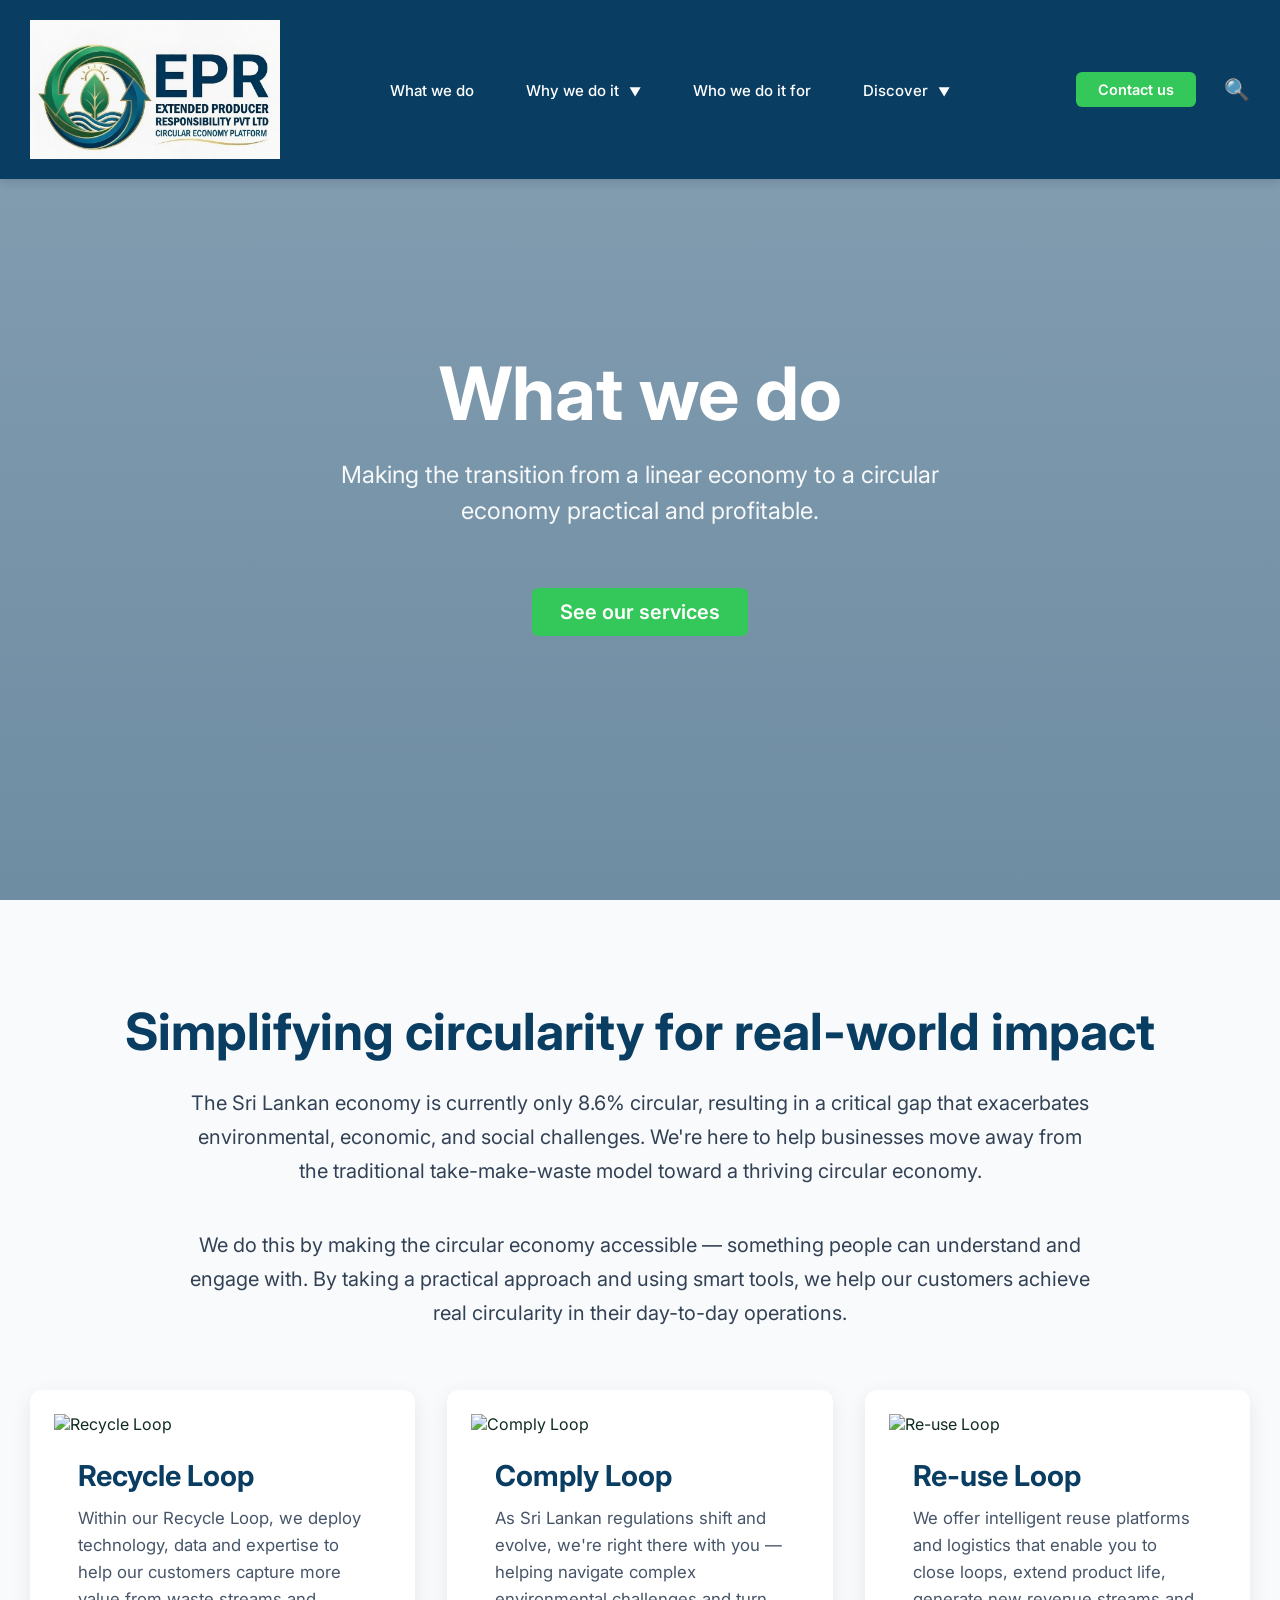
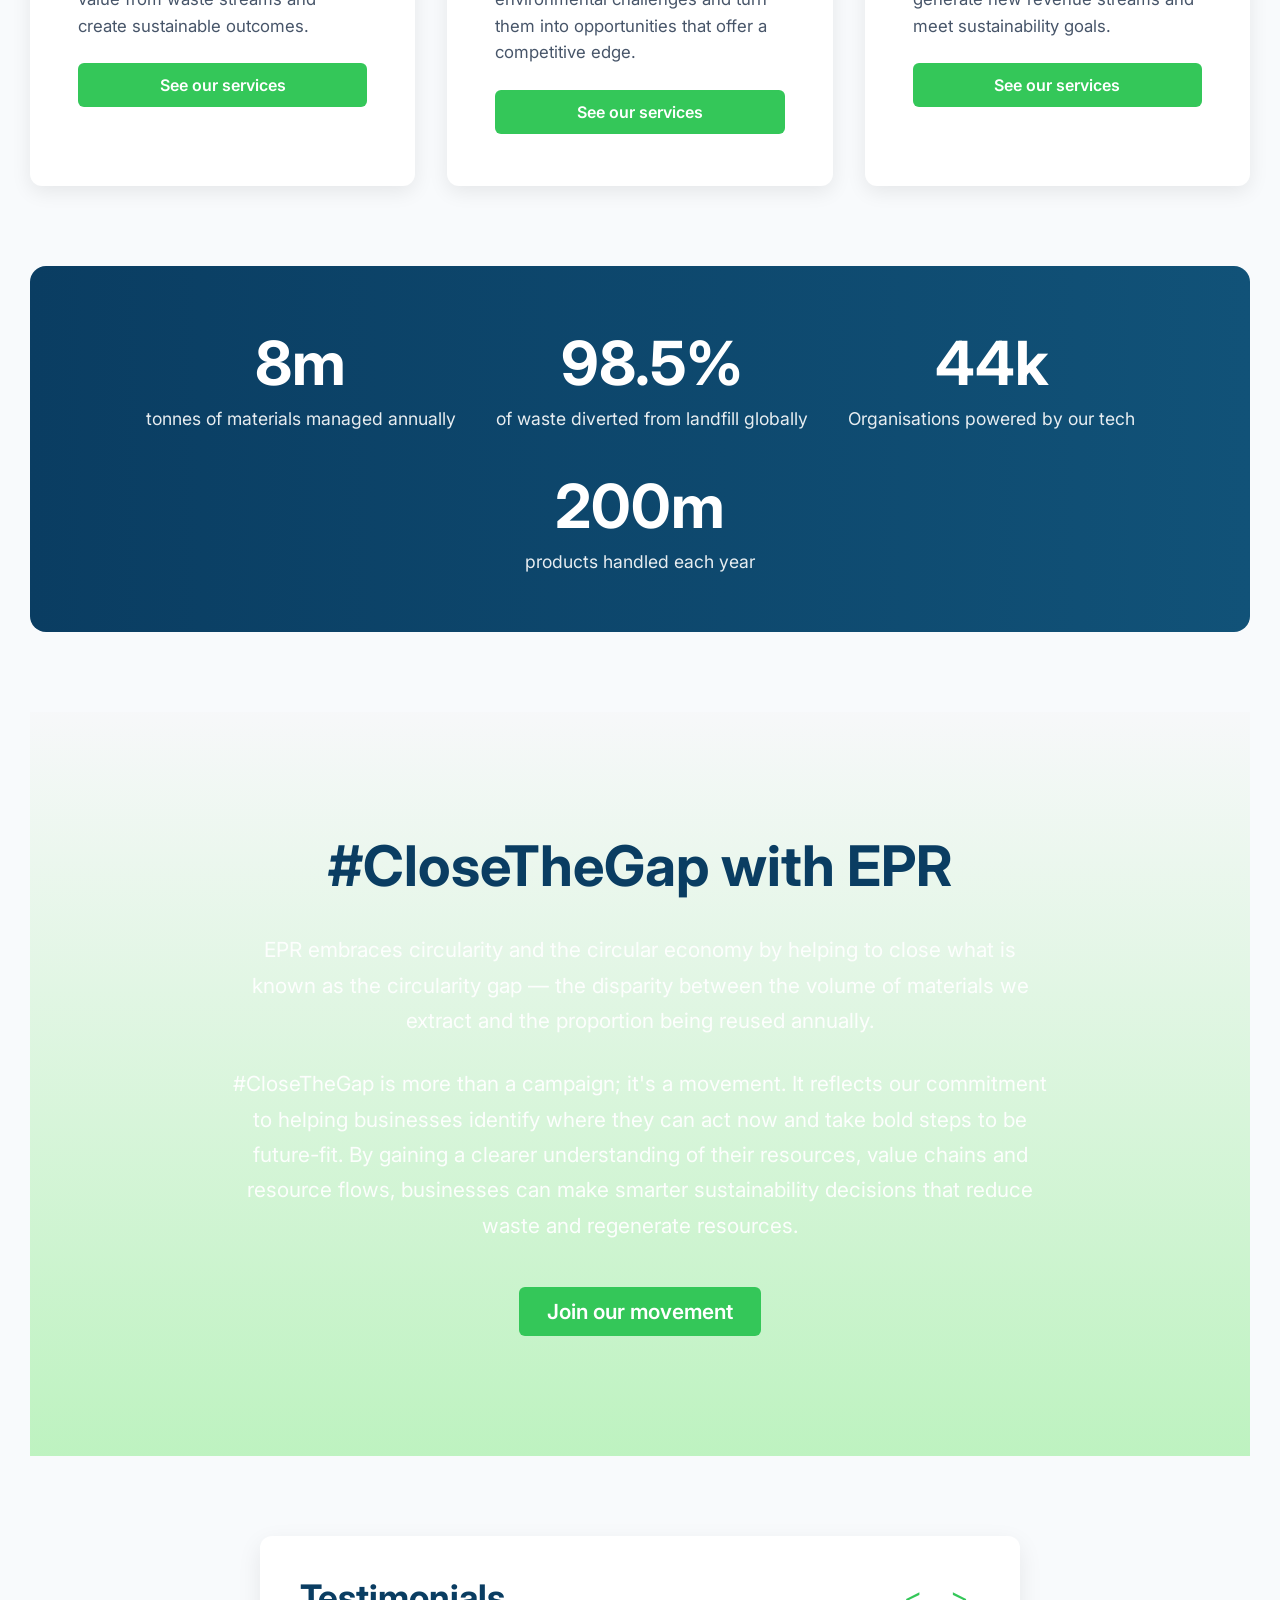
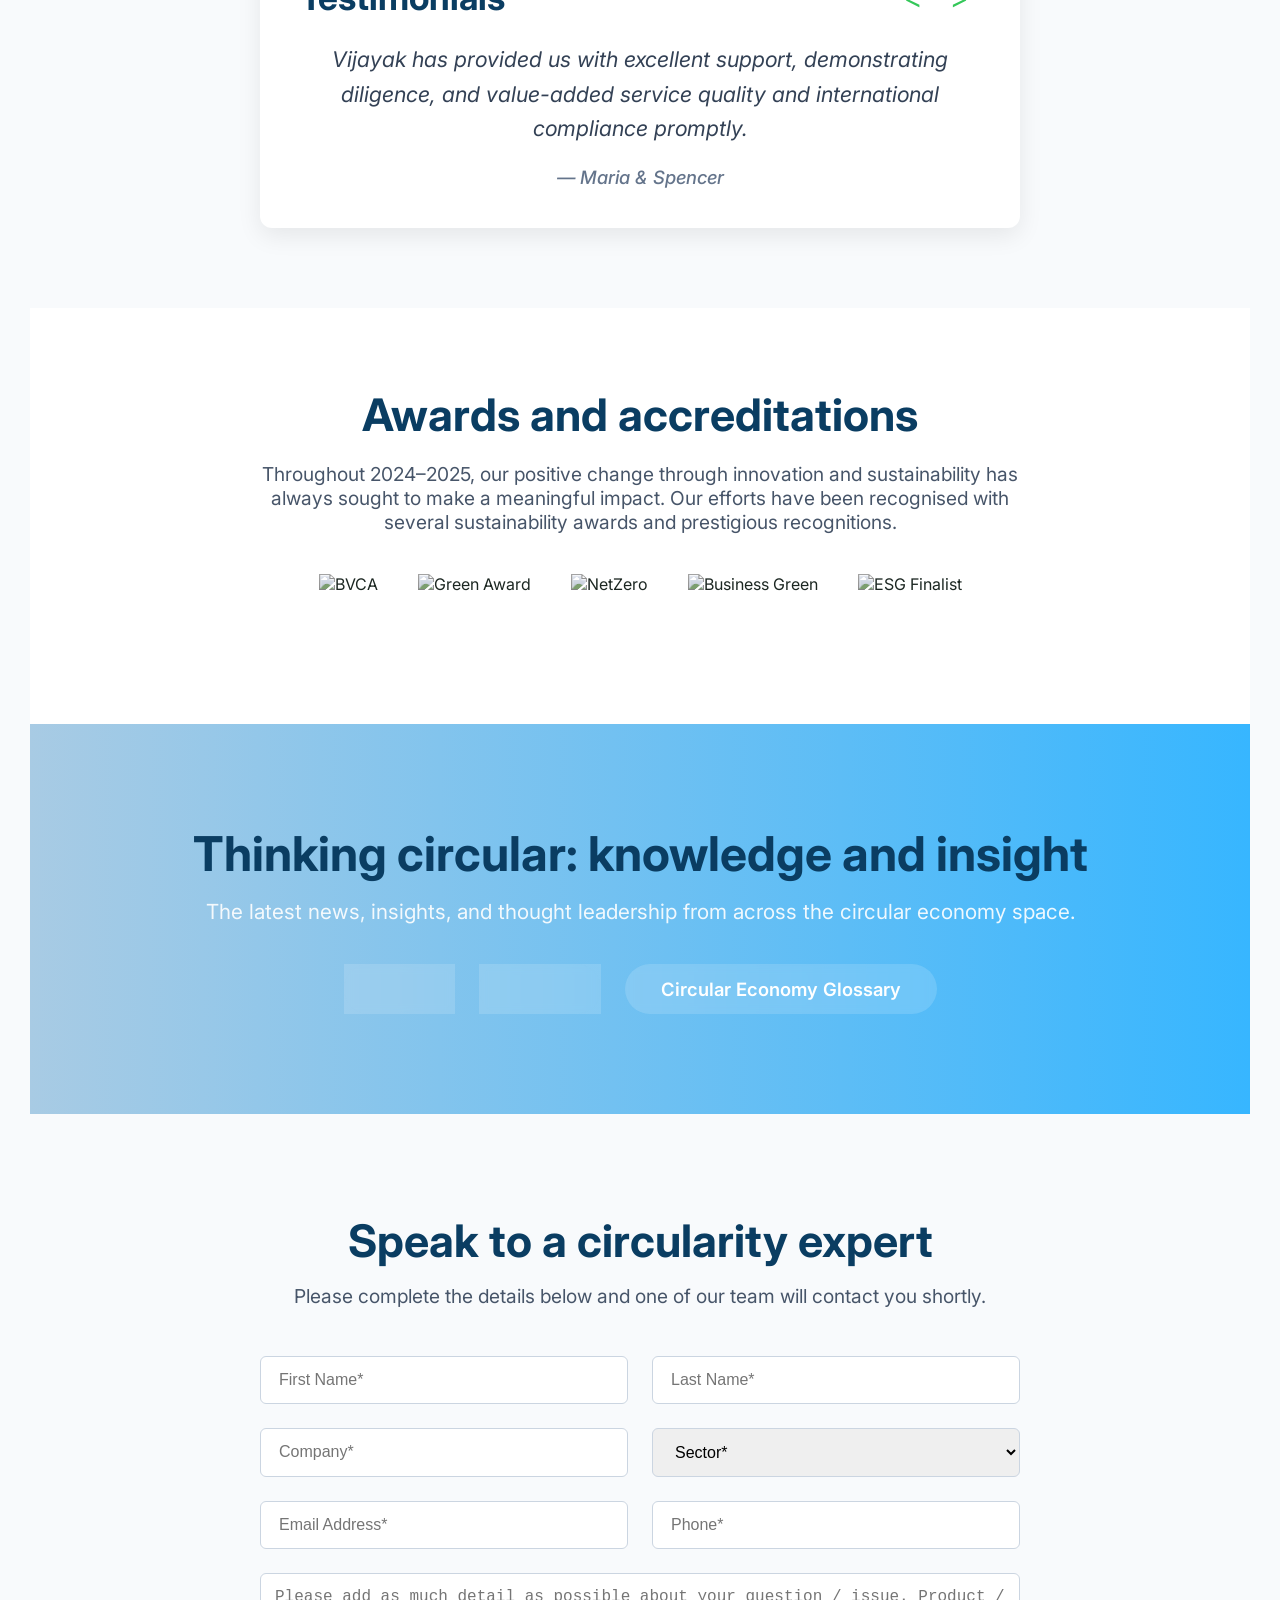
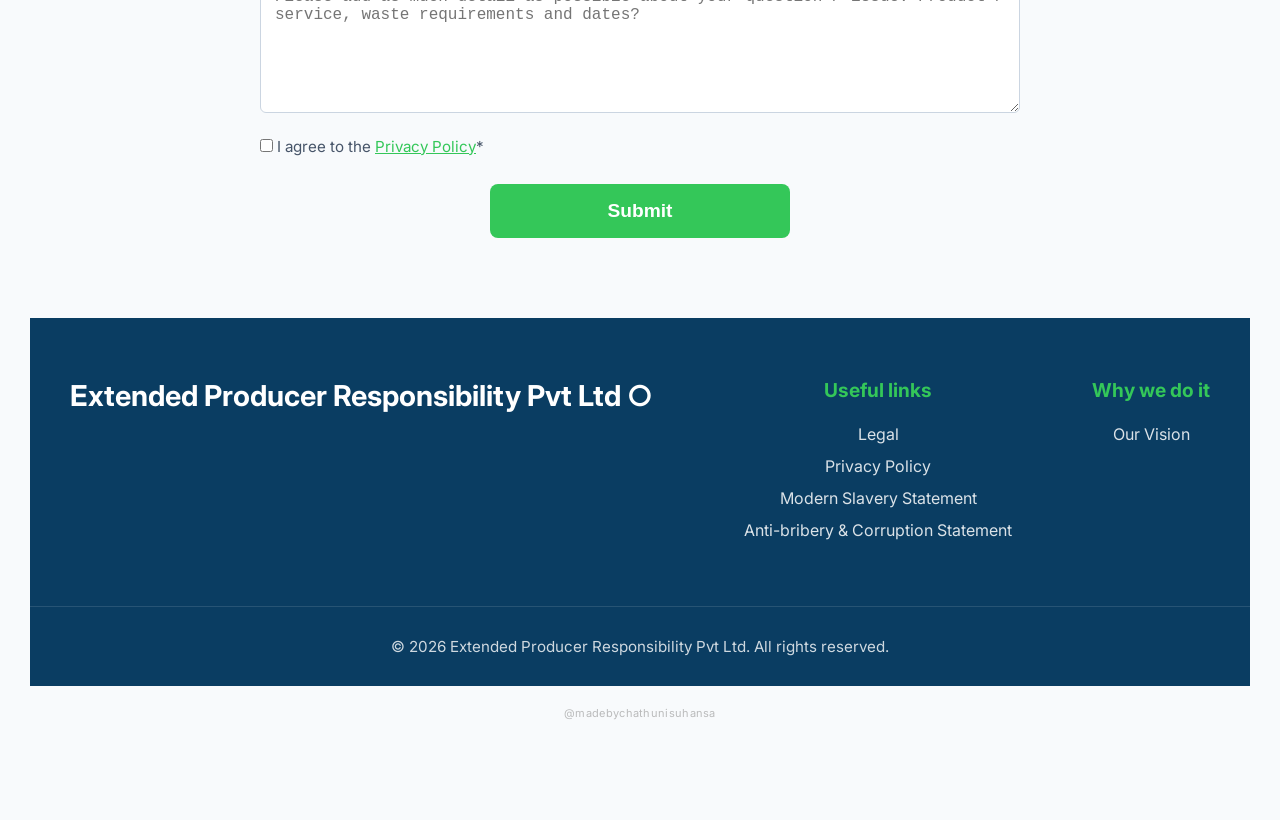
==== commit acdc9449: "initial commit" ====
--- a/what-we-do.html
+++ b/what-we-do.html
@@ -25,6 +25,7 @@
       <nav>
         <ul>
           <li><a href="what-we-do.html">What we do</a></li>
+          
          <li class="dropdown">
   <a href="why-we-do-it.html" class="dropbtn">
     Why we do it <span class="arrow">▼</span>
--- a/css/style.css
+++ b/css/style.css
@@ -19,7 +19,7 @@
 /* ── Top Navigation ─────────────────────────────────────────────── */
 .top-nav {
   background-color: #0a3d62;
-  color: white;
+  color: rgb(255, 255, 255);
   padding: 20px 0;
   position: fixed;
   width: 100%;
@@ -124,7 +124,7 @@
   align-items: center;
   justify-content: center;
   text-align: center;
-  color: white;
+  color: rgb(255, 255, 255);
   padding-top: 90px;
 }
 
@@ -443,7 +443,7 @@
 /* ── Knowledge / Insights ───────────────────────────────────────── */
 .knowledge-section {
   padding: 100px 0;
-  background: linear-gradient(90deg, #a8cbe4, #014064);
+  background: linear-gradient(90deg, #a8cbe4, #37b6ff);
   color: white;
   text-align: center;
 }
@@ -641,7 +641,7 @@
 /* ── Who We Do It For Page ──────────────────────────────────────── */
 .who-hero {
   padding: 140px 0 100px;
-  background: linear-gradient(135deg, #a3cdeb 0%, #009df8 100%);
+  background: linear-gradient(135deg, #d9edfb 0%, #36aef3 100%);
   color: white;
   text-align: center;
 }
